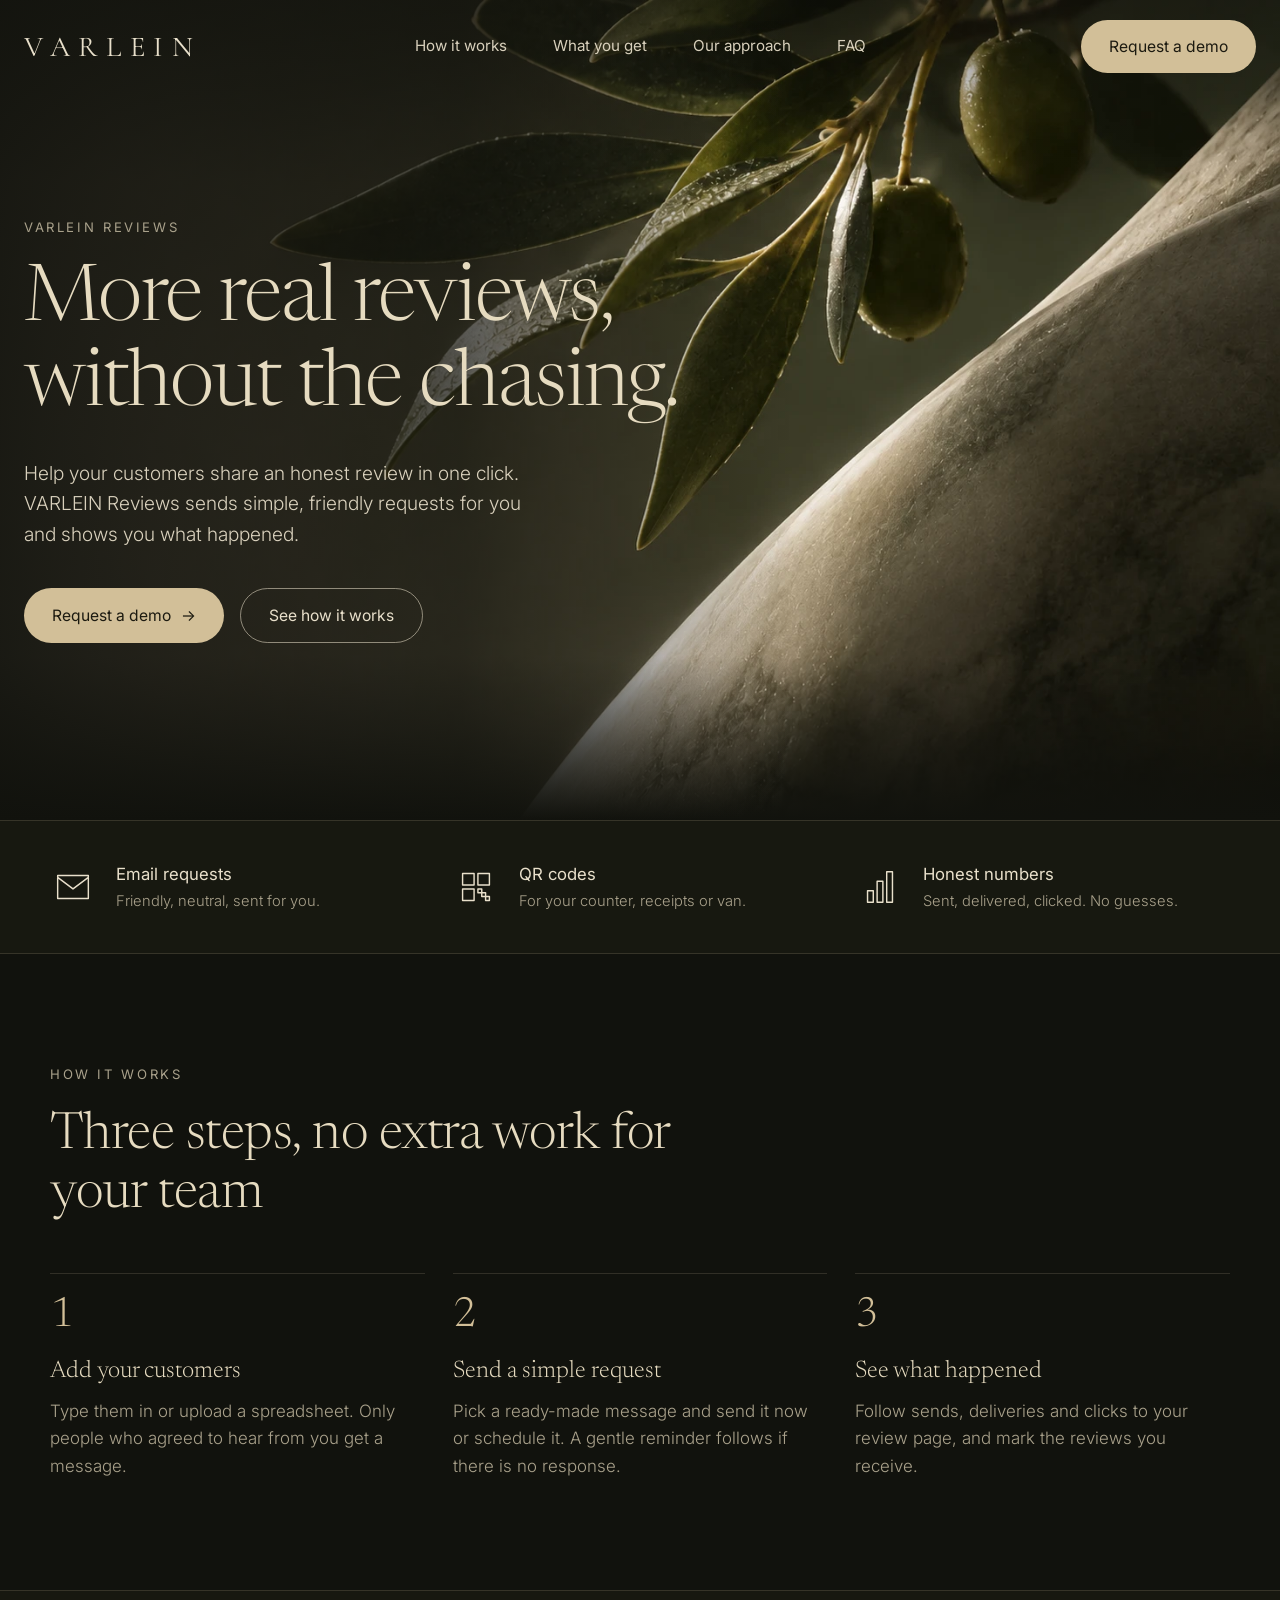
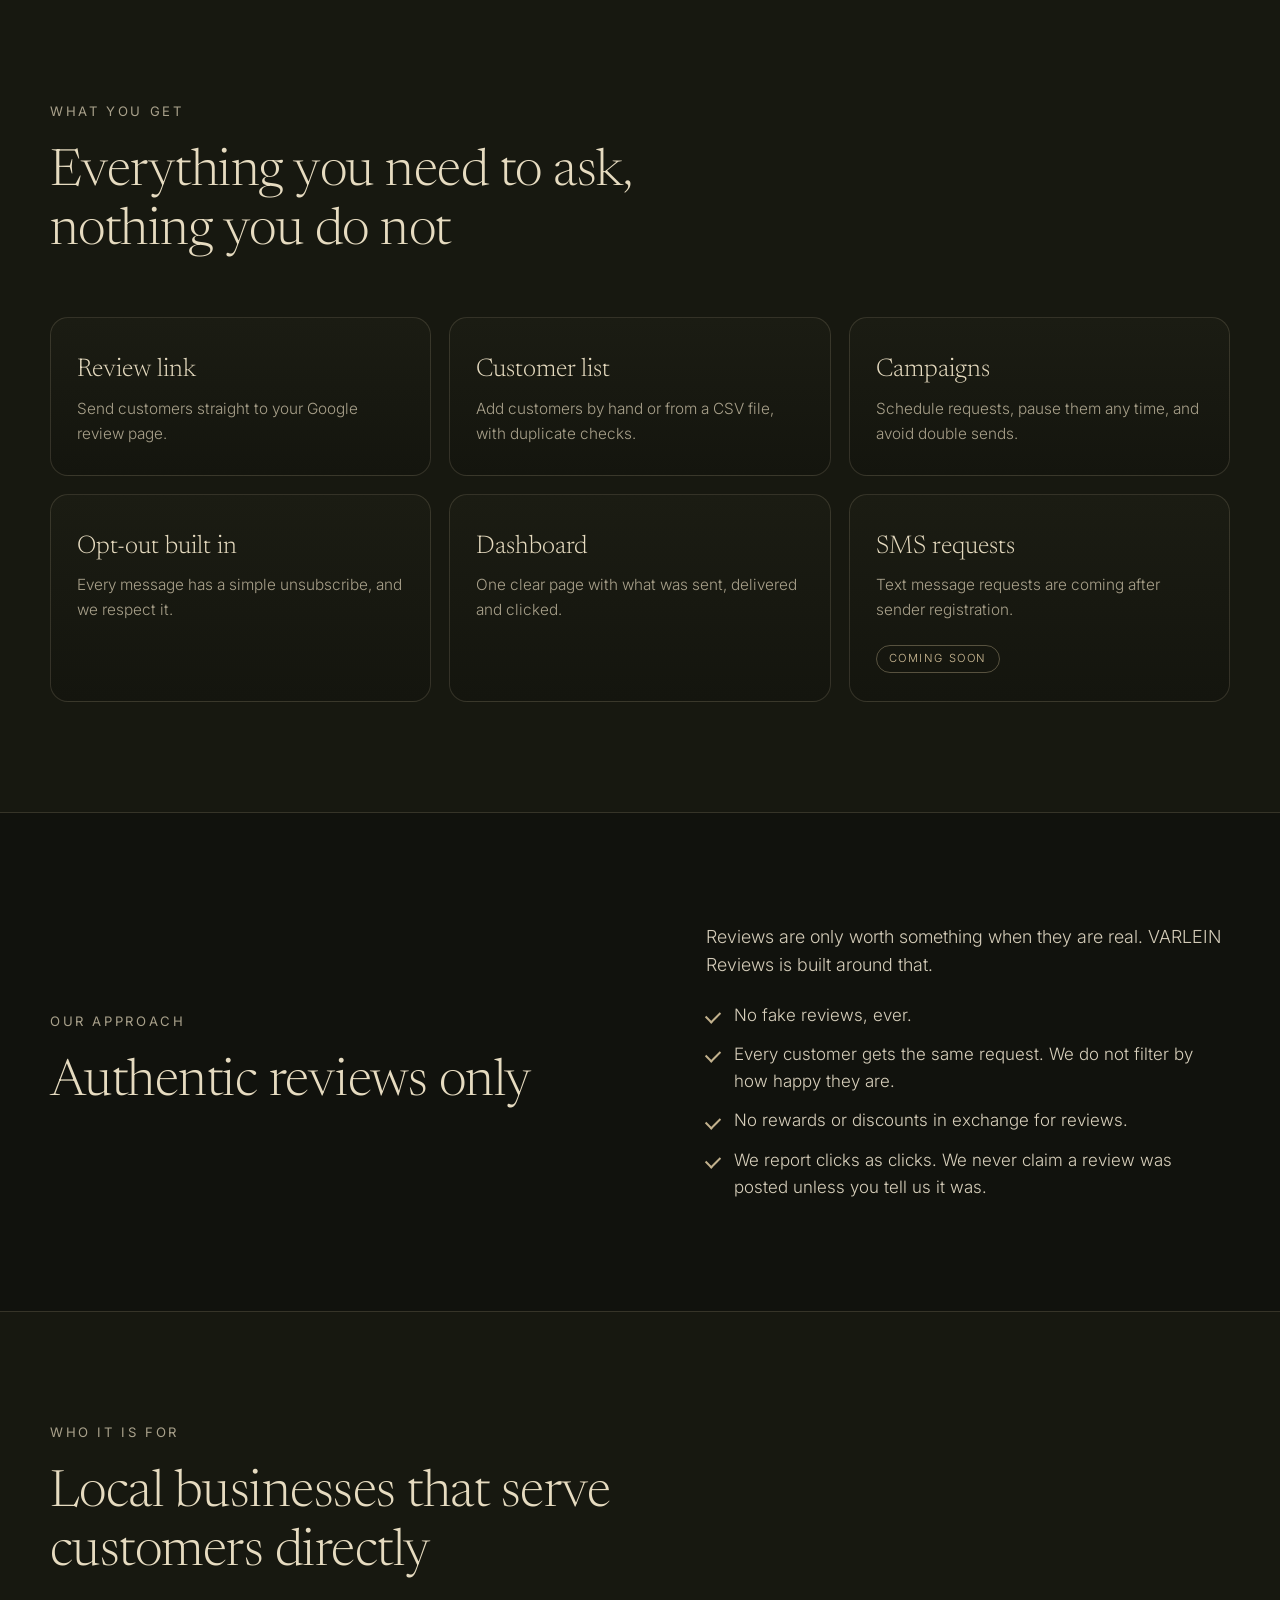
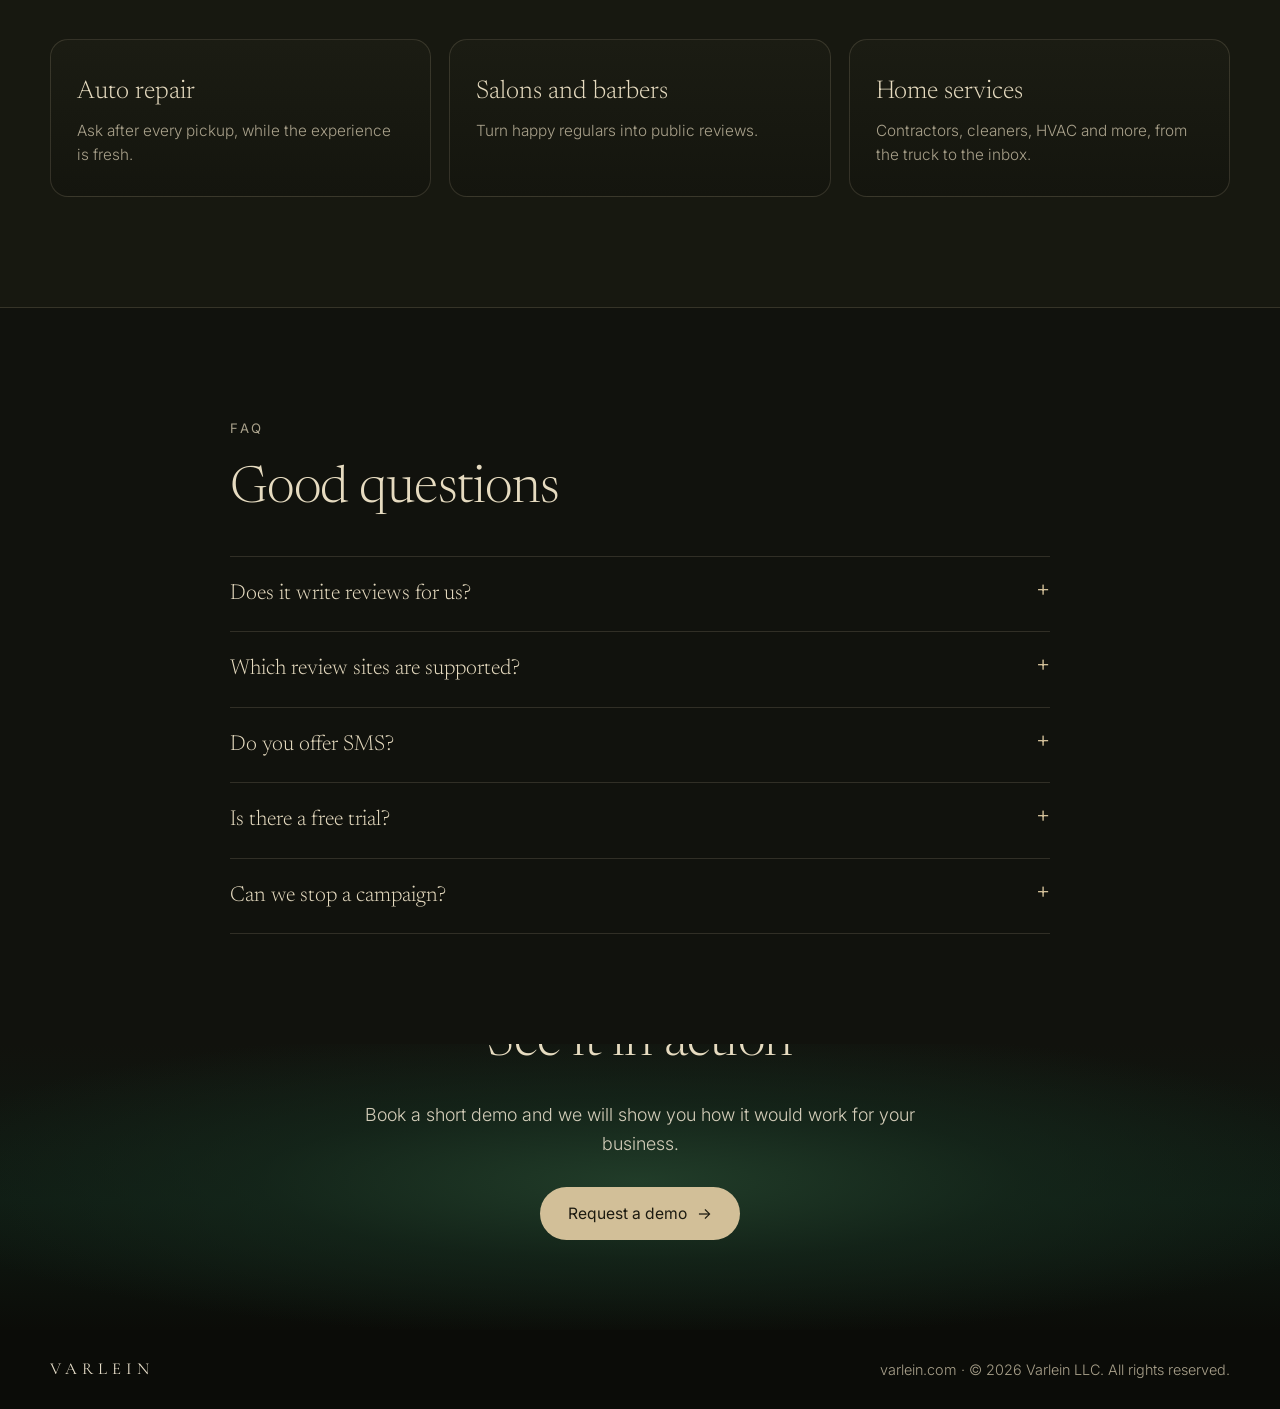
==== reviews/index.html @ 142556c1 "Add VARLEIN Reviews marketing page at /reviews Co-Authored-By: Claude Sonnet 5.5 <noreply@anthropic." ====
<!doctype html>
<html lang="en">
<head>
<meta charset="utf-8">
<meta name="viewport" content="width=device-width, initial-scale=1">
<title>VARLEIN Reviews | varlein.com/reviews</title>
<meta name="description" content="VARLEIN Reviews helps local businesses collect authentic customer reviews through simple, automated email requests.">
<link rel="canonical" href="https://varlein.com/reviews/">
<meta property="og:site_name" content="varlein.com">
<meta property="og:title" content="VARLEIN Reviews">
<meta property="og:description" content="Authentic customer reviews, requested automatically.">
<meta property="og:url" content="https://varlein.com/reviews/">
<link rel="preconnect" href="https://fonts.googleapis.com">
<link rel="preconnect" href="https://fonts.gstatic.com" crossorigin>
<link href="https://fonts.googleapis.com/css2?family=Cormorant+Garamond:wght@400;500;600&family=Inter:wght@300;400;500&family=Newsreader:opsz,wght@6..72,300;6..72,400&display=swap" rel="stylesheet">
<link rel="icon" href="data:image/svg+xml,<svg xmlns='http://www.w3.org/2000/svg' viewBox='0 0 64 64'><rect width='64' height='64' fill='%2312130e'/><path d='M14 16l18 32 18-32' fill='none' stroke='%23d8c9a6' stroke-width='5'/></svg>">
<link rel="stylesheet" href="../styles.css">
</head>
<body>

<header class="nav" id="nav">
  <a class="wordmark" href="../">VARLEIN</a>
  <nav class="links" aria-label="Main">
    <a href="#how">How it works</a>
    <a href="#features">What you get</a>
    <a href="#honest">Our approach</a>
    <a href="#faq">FAQ</a>
  </nav>
  <a class="pill sand" href="mailto:contact@varlein.com?subject=VARLEIN%20Reviews%20demo%20request">Request a demo</a>
</header>

<main id="top">

  <section class="hero">
    <div class="hero-copy">
      <p class="eyebrow">VARLEIN Reviews</p>
      <h1>More real reviews,<br>without the chasing.</h1>
      <p class="lead">Help your customers share an honest review in one click. VARLEIN Reviews sends simple, friendly requests for you and shows you what happened.</p>
      <div class="actions">
        <a class="pill sand" href="mailto:contact@varlein.com?subject=VARLEIN%20Reviews%20demo%20request">Request a demo <span aria-hidden="true">→</span></a>
        <a class="pill ghost" href="#how">See how it works</a>
      </div>
    </div>
  </section>

  <section class="strip">
    <div class="strip-inner">
      <div class="feat">
        <svg viewBox="0 0 48 48" aria-hidden="true"><path d="M8 12h32v24H8z M8 14l16 12 16-12"/></svg>
        <div><h3>Email requests</h3><p>Friendly, neutral, sent for you.</p></div>
      </div>
      <div class="feat">
        <svg viewBox="0 0 48 48" aria-hidden="true"><path d="M10 10h12v12H10z M26 10h12v12H26z M10 26h12v12H10z M30 30h4v4h-4z M26 26h4v4h-4z M34 34h4v4h-4z"/></svg>
        <div><h3>QR codes</h3><p>For your counter, receipts or van.</p></div>
      </div>
      <div class="feat">
        <svg viewBox="0 0 48 48" aria-hidden="true"><path d="M11 40V28h6v12z M21 40V18h6v22z M31 40V8h6v32z"/></svg>
        <div><h3>Honest numbers</h3><p>Sent, delivered, clicked. No guesses.</p></div>
      </div>
    </div>
  </section>

  <section id="how" class="section">
    <div class="wrap">
      <p class="eyebrow">How it works</p>
      <h2>Three steps, no extra work for your team</h2>
      <div class="steps">
        <article class="step">
          <span class="step-num">1</span>
          <h3>Add your customers</h3>
          <p>Type them in or upload a spreadsheet. Only people who agreed to hear from you get a message.</p>
        </article>
        <article class="step">
          <span class="step-num">2</span>
          <h3>Send a simple request</h3>
          <p>Pick a ready-made message and send it now or schedule it. A gentle reminder follows if there is no response.</p>
        </article>
        <article class="step">
          <span class="step-num">3</span>
          <h3>See what happened</h3>
          <p>Follow sends, deliveries and clicks to your review page, and mark the reviews you receive.</p>
        </article>
      </div>
    </div>
  </section>

  <section id="features" class="section alt">
    <div class="wrap">
      <p class="eyebrow">What you get</p>
      <h2>Everything you need to ask, nothing you do not</h2>
      <div class="cards cols-3">
        <article class="card"><h3>Review link</h3><p>Send customers straight to your Google review page.</p></article>
        <article class="card"><h3>Customer list</h3><p>Add customers by hand or from a CSV file, with duplicate checks.</p></article>
        <article class="card"><h3>Campaigns</h3><p>Schedule requests, pause them any time, and avoid double sends.</p></article>
        <article class="card"><h3>Opt-out built in</h3><p>Every message has a simple unsubscribe, and we respect it.</p></article>
        <article class="card"><h3>Dashboard</h3><p>One clear page with what was sent, delivered and clicked.</p></article>
        <article class="card"><h3>SMS requests</h3><p>Text message requests are coming after sender registration.</p><span class="soon">Coming soon</span></article>
      </div>
    </div>
  </section>

  <section id="honest" class="section">
    <div class="wrap split">
      <div>
        <p class="eyebrow">Our approach</p>
        <h2>Authentic reviews only</h2>
      </div>
      <div>
        <p class="body">Reviews are only worth something when they are real. VARLEIN Reviews is built around that.</p>
        <ul class="checks">
          <li>No fake reviews, ever.</li>
          <li>Every customer gets the same request. We do not filter by how happy they are.</li>
          <li>No rewards or discounts in exchange for reviews.</li>
          <li>We report clicks as clicks. We never claim a review was posted unless you tell us it was.</li>
        </ul>
      </div>
    </div>
  </section>

  <section class="section alt">
    <div class="wrap">
      <p class="eyebrow">Who it is for</p>
      <h2>Local businesses that serve customers directly</h2>
      <div class="cards cols-3">
        <article class="card"><h3>Auto repair</h3><p>Ask after every pickup, while the experience is fresh.</p></article>
        <article class="card"><h3>Salons and barbers</h3><p>Turn happy regulars into public reviews.</p></article>
        <article class="card"><h3>Home services</h3><p>Contractors, cleaners, HVAC and more, from the truck to the inbox.</p></article>
      </div>
    </div>
  </section>

  <section id="faq" class="section">
    <div class="wrap faq-wrap">
      <p class="eyebrow">FAQ</p>
      <h2>Good questions</h2>
      <div class="faq">
        <details>
          <summary>Does it write reviews for us?</summary>
          <p>No. Customers write their own reviews, in their own words, on your public review page.</p>
        </details>
        <details>
          <summary>Which review sites are supported?</summary>
          <p>We start with Google reviews through your review link and QR code. More sites may follow.</p>
        </details>
        <details>
          <summary>Do you offer SMS?</summary>
          <p>Email comes first. Text messages follow once sender registration is approved for your business, which takes some time.</p>
        </details>
        <details>
          <summary>Is there a free trial?</summary>
          <p>We start with a short demo and a paid pilot for early customers. Request a demo and we will walk you through it.</p>
        </details>
        <details>
          <summary>Can we stop a campaign?</summary>
          <p>Yes. You can pause or stop a campaign at any time, and customers can unsubscribe with one click.</p>
        </details>
      </div>
    </div>
  </section>

  <section class="closing">
    <div class="closing-copy cta-block">
      <h2>See it in action</h2>
      <p class="body">Book a short demo and we will show you how it would work for your business.</p>
      <a class="pill sand" href="mailto:contact@varlein.com?subject=VARLEIN%20Reviews%20demo%20request">Request a demo <span aria-hidden="true">→</span></a>
    </div>
  </section>
</main>

<footer>
  <span class="wordmark small">VARLEIN</span>
  <span>varlein.com &middot; &copy; <span id="year">2026</span> Varlein LLC. All rights reserved.</span>
</footer>

<script>
  document.getElementById('year').textContent = new Date().getFullYear();
  var nav = document.getElementById('nav');
  function onScroll(){ nav.classList.toggle('solid', window.scrollY > 40); }
  window.addEventListener('scroll', onScroll, {passive:true}); onScroll();
</script>
</body>
</html>
---- styles.css ----
:root{
  --bg:#11120d;
  --bg-2:#171810;
  --panel:#1b1c13;
  --line:rgba(216,201,166,.16);
  --text:#e9e0cb;
  --muted:#a9a18b;
  --sand:#d2bf98;
  --sand-ink:#1c1a10;
  --serif:"Newsreader",Georgia,serif;
  --logo:"Cormorant Garamond",Georgia,serif;
  --sans:"Inter",system-ui,-apple-system,"Segoe UI",sans-serif;
}
*{box-sizing:border-box;margin:0;padding:0}
html{scroll-behavior:smooth}
body{background:var(--bg);color:var(--text);font-family:var(--sans);font-weight:300;font-size:17px;line-height:1.6;-webkit-font-smoothing:antialiased}
a{color:inherit;text-decoration:none}
.wrap{width:min(1180px,100% - 48px);margin-inline:auto}

/* NAV */
.nav{
  position:fixed;top:0;left:0;right:0;z-index:30;
  display:grid;grid-template-columns:1fr auto 1fr;align-items:center;
  padding:20px max(24px,calc((100vw - 1400px)/2));
  transition:background .3s,backdrop-filter .3s,border-color .3s;
  border-bottom:1px solid transparent;
}
.nav.solid{background:rgba(17,18,13,.82);backdrop-filter:blur(14px);border-color:var(--line)}
.wordmark{font-family:var(--logo);font-size:1.8rem;letter-spacing:.3em;font-weight:400;color:var(--text)}
.wordmark.small{font-size:1.05rem}
.links{display:flex;gap:46px}
.links a{font-size:.95rem;font-weight:400;opacity:.92;transition:opacity .2s}
.links a:hover{opacity:.6}

.pill{
  display:inline-flex;align-items:center;gap:10px;justify-self:end;
  padding:14px 28px;border-radius:999px;font-size:.98rem;font-weight:400;
  transition:transform .2s,background .2s,box-shadow .2s;
}
.pill.sand{background:var(--sand);color:var(--sand-ink)}
.pill.sand:hover{transform:translateY(-2px);box-shadow:0 10px 30px rgba(210,191,152,.2)}
.pill.ghost{border:1px solid rgba(233,224,203,.55);color:var(--text)}
.pill.ghost:hover{background:rgba(233,224,203,.08)}

/* HERO */
.hero{
  position:relative;min-height:min(100vh,820px);display:flex;align-items:center;
  padding:130px max(24px,calc((100vw - 1250px)/2)) 90px;
  background:
    linear-gradient(90deg,rgba(17,18,13,.94) 0%,rgba(17,18,13,.7) 36%,rgba(17,18,13,0) 62%),
    linear-gradient(180deg,rgba(17,18,13,.5) 0%,rgba(17,18,13,0) 22%,rgba(17,18,13,0) 80%,var(--bg) 100%),
    url("images/olive.webp") right center/cover no-repeat;
}
.hero-copy{max-width:760px}
.eyebrow{font-size:.82rem;letter-spacing:.2em;text-transform:uppercase;color:var(--muted);margin-bottom:22px;font-weight:400}
h1{font-family:var(--serif);font-weight:300;font-size:clamp(2.7rem,6.2vw,4.9rem);line-height:1.08;letter-spacing:-.015em;color:#e6dbc0}
.lead{margin:28px 0 38px;font-size:1.2rem;max-width:520px;color:var(--text);opacity:.92}
.actions{display:flex;gap:16px;flex-wrap:wrap}
.actions .pill{justify-self:auto}

/* STRIP */
.strip{background:var(--bg-2);border-top:1px solid var(--line);border-bottom:1px solid var(--line)}
.strip-inner{width:min(1180px,100% - 48px);margin-inline:auto;display:grid;grid-template-columns:repeat(3,1fr);gap:30px;padding:40px 0}
.feat{display:flex;gap:20px;align-items:center}
.feat svg,.card svg{fill:none;stroke:var(--text);stroke-width:1.5;stroke-linejoin:round;stroke-linecap:round;flex:none}
.feat svg{width:46px;height:46px}
.feat h3{font-weight:400;font-size:1.05rem;margin-bottom:2px}
.feat p{font-size:.92rem;color:var(--muted)}

/* SECTIONS */
.section{padding:110px 0}
.section.alt{background:var(--bg-2);border-top:1px solid var(--line);border-bottom:1px solid var(--line)}
h2{font-family:var(--serif);font-weight:300;font-size:clamp(2rem,4.2vw,3.2rem);line-height:1.15;letter-spacing:-.01em;color:#e6dbc0;max-width:680px}
.sub{margin-top:20px;max-width:560px;color:var(--muted);font-size:1.08rem}
.body{font-size:1.12rem;color:var(--text);opacity:.9;max-width:560px}

.cards{display:grid;grid-template-columns:repeat(4,1fr);gap:18px;margin-top:56px}
.card{
  background:linear-gradient(180deg,var(--panel),#14150e);
  border:1px solid var(--line);border-radius:18px;padding:32px 26px 28px;
  transition:transform .3s,border-color .3s;
}
.card:hover{transform:translateY(-4px);border-color:rgba(210,191,152,.45)}
.card svg{width:40px;height:40px;margin-bottom:26px}
.card h3{font-family:var(--serif);font-weight:300;font-size:1.6rem;margin-bottom:6px;color:#e6dbc0}
.card p{color:var(--muted);font-size:.96rem}
.soon{
  display:inline-block;margin-top:22px;font-size:.7rem;letter-spacing:.14em;text-transform:uppercase;
  color:var(--sand);border:1px solid rgba(210,191,152,.35);border-radius:999px;padding:4px 12px;
}

.split{display:grid;grid-template-columns:1.1fr 1fr;gap:80px;align-items:center}
.center{text-align:center}
.center h2,.center .body{margin-inline:auto}
.center .body{margin-top:24px}

/* REVIEWS PAGE */
.cards.cols-3{grid-template-columns:repeat(3,1fr)}
.steps{display:grid;grid-template-columns:repeat(3,1fr);gap:28px;margin-top:48px}
.step{border-top:1px solid var(--line);padding-top:22px}
.step-num{font-family:var(--serif);font-weight:300;font-size:2.6rem;line-height:1;color:var(--sand)}
.step h3{font-family:var(--serif);font-weight:300;font-size:1.5rem;margin:14px 0 8px;color:#e6dbc0}
.step p{color:var(--muted)}
.checks{list-style:none;margin-top:22px;display:grid;gap:12px}
.checks li{position:relative;padding-left:28px;color:var(--text);opacity:.92}
.checks li::before{content:"";position:absolute;left:0;top:.55em;width:12px;height:7px;border-left:2px solid var(--sand);border-bottom:2px solid var(--sand);transform:rotate(-45deg)}
.faq-wrap{max-width:820px}
.faq{margin-top:36px;border-top:1px solid var(--line)}
.faq details{border-bottom:1px solid var(--line);padding:20px 0}
.faq summary{cursor:pointer;list-style:none;display:flex;justify-content:space-between;gap:20px;font-family:var(--serif);font-weight:300;font-size:1.35rem;color:#e6dbc0}
.faq summary::-webkit-details-marker{display:none}
.faq summary::after{content:"+";color:var(--sand);font-family:var(--sans);font-size:1.4rem;line-height:1}
.faq details[open] summary::after{content:"\2212"}
.faq p{margin-top:12px;color:var(--muted);max-width:640px}
.cta-block{padding:80px 24px;gap:18px}
.cta-block h2{margin-inline:auto}

/* CLOSING */
.closing{position:relative;isolation:isolate;
  background:
    radial-gradient(60% 55% at 50% 48%,rgba(34,62,42,.95) 0%,rgba(22,42,29,.65) 50%,rgba(22,42,29,0) 100%),
    linear-gradient(180deg,var(--bg) 0%,#0f1b13 55%,#0b0c08 100%);text-align:center;padding:0 0 90px;overflow:hidden}
.logo-img{display:block;width:min(1500px,100%);height:auto;margin:0 auto;
  filter:grayscale(1) sepia(.28);mix-blend-mode:lighten;
  -webkit-mask-image:linear-gradient(90deg,transparent,#000 12%,#000 88%,transparent);
          mask-image:linear-gradient(90deg,transparent,#000 12%,#000 88%,transparent)}
.closing-copy{margin-top:-30px;display:flex;flex-direction:column;align-items:center;gap:28px;padding:0 24px}
.closing .body{margin-inline:auto}
.closing .pill{justify-self:auto}

footer{
  display:flex;justify-content:space-between;align-items:center;gap:20px;flex-wrap:wrap;
  background:#0b0c08;color:var(--muted);padding:26px max(24px,calc((100vw - 1180px)/2));font-size:.9rem;
}
footer .wordmark{color:var(--text)}

/* RESPONSIVE */
@media (max-width:1000px){
  .links{display:none}
  .nav{grid-template-columns:1fr auto}
  .cards,.cards.cols-3{grid-template-columns:repeat(2,1fr)}
  .steps{grid-template-columns:1fr}
  .split{grid-template-columns:1fr;gap:28px}
  .strip-inner{grid-template-columns:1fr;gap:22px}
  .hero{background:
    linear-gradient(180deg,rgba(17,18,13,.55) 0%,rgba(17,18,13,.78) 55%,var(--bg) 100%),
    url("images/olive.webp") 70% center/cover no-repeat}
}
@media (max-width:560px){
  body{font-size:16px}
  .wordmark{font-size:1.35rem}
  .pill{padding:12px 20px;font-size:.9rem}
  .cards,.cards.cols-3{grid-template-columns:1fr}
  .section{padding:80px 0}
  .actions .pill{width:100%;justify-content:center}
}
@media (prefers-reduced-motion:reduce){*{transition:none!important;scroll-behavior:auto!important}}
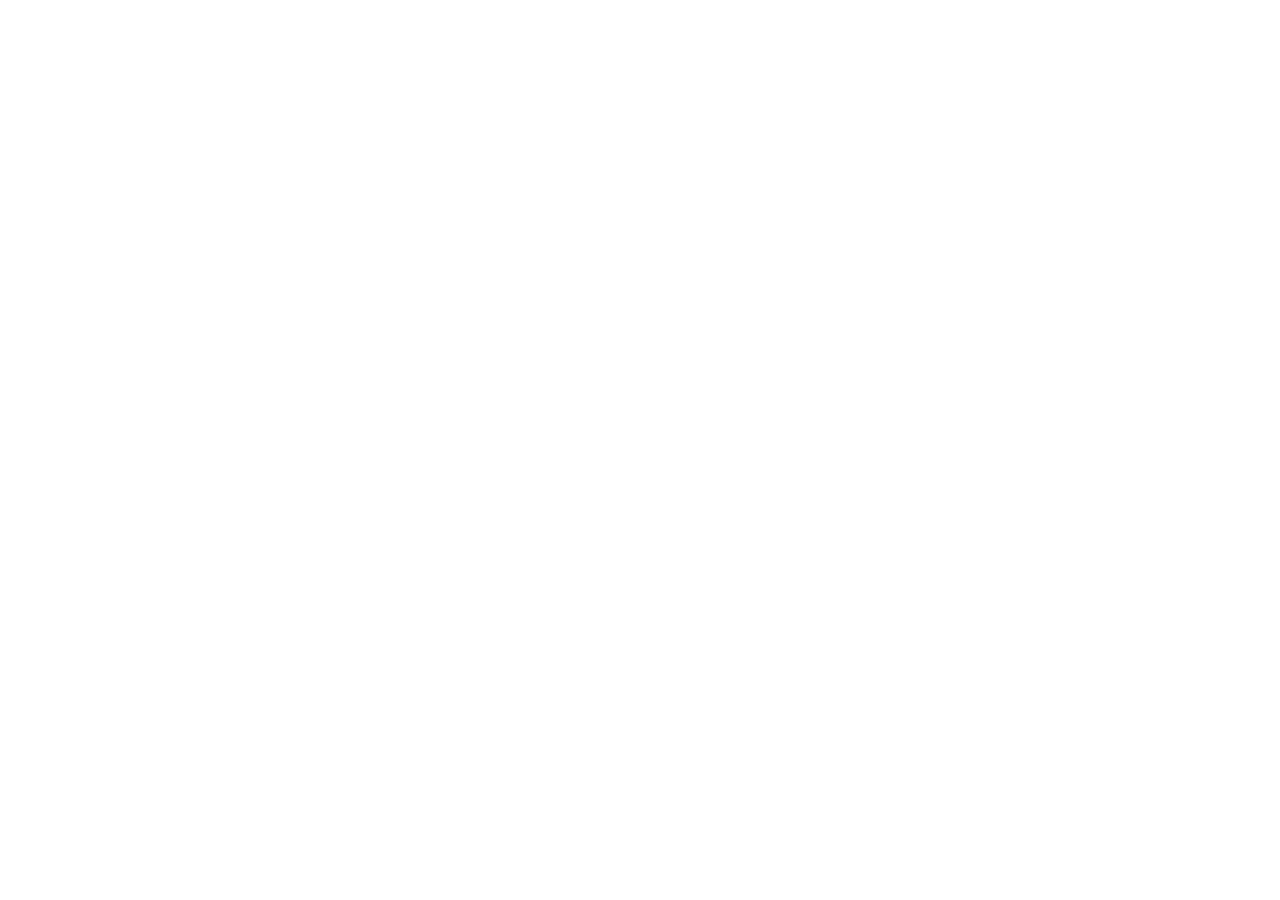
==== commit fb003750: "Redesign Varlein home page as a company page; /reviews now redirects to uplein.com Co-Authored-By: C" ====
--- a/reviews/index.html
+++ b/reviews/index.html
@@ -3,180 +3,14 @@
 <head>
 <meta charset="utf-8">
 <meta name="viewport" content="width=device-width, initial-scale=1">
-<title>VARLEIN Reviews | varlein.com/reviews</title>
-<meta name="description" content="VARLEIN Reviews helps local businesses collect authentic customer reviews through simple, automated email requests.">
-<link rel="canonical" href="https://varlein.com/reviews/">
-<meta property="og:site_name" content="varlein.com">
-<meta property="og:title" content="VARLEIN Reviews">
-<meta property="og:description" content="Authentic customer reviews, requested automatically.">
-<meta property="og:url" content="https://varlein.com/reviews/">
-<link rel="preconnect" href="https://fonts.googleapis.com">
-<link rel="preconnect" href="https://fonts.gstatic.com" crossorigin>
-<link href="https://fonts.googleapis.com/css2?family=Cormorant+Garamond:wght@400;500;600&family=Inter:wght@300;400;500&family=Newsreader:opsz,wght@6..72,300;6..72,400&display=swap" rel="stylesheet">
-<link rel="icon" href="data:image/svg+xml,<svg xmlns='http://www.w3.org/2000/svg' viewBox='0 0 64 64'><rect width='64' height='64' fill='%2312130e'/><path d='M14 16l18 32 18-32' fill='none' stroke='%23d8c9a6' stroke-width='5'/></svg>">
-<link rel="stylesheet" href="../styles.css">
+<title>Uplein | Moved to uplein.com</title>
+<meta name="robots" content="noindex">
+<link rel="canonical" href="https://uplein.com/">
+<meta http-equiv="refresh" content="0; url=https://uplein.com/">
+<style>body{margin:0;min-height:100vh;display:grid;place-items:center;font-family:system-ui,sans-serif;color:#111827;background:#F7F7F5;text-align:center;padding:24px}a{color:#4F46E5;font-weight:600}</style>
 </head>
 <body>
-
-<header class="nav" id="nav">
-  <a class="wordmark" href="../">VARLEIN</a>
-  <nav class="links" aria-label="Main">
-    <a href="#how">How it works</a>
-    <a href="#features">What you get</a>
-    <a href="#honest">Our approach</a>
-    <a href="#faq">FAQ</a>
-  </nav>
-  <a class="pill sand" href="mailto:contact@varlein.com?subject=VARLEIN%20Reviews%20demo%20request">Request a demo</a>
-</header>
-
-<main id="top">
-
-  <section class="hero">
-    <div class="hero-copy">
-      <p class="eyebrow">VARLEIN Reviews</p>
-      <h1>More real reviews,<br>without the chasing.</h1>
-      <p class="lead">Help your customers share an honest review in one click. VARLEIN Reviews sends simple, friendly requests for you and shows you what happened.</p>
-      <div class="actions">
-        <a class="pill sand" href="mailto:contact@varlein.com?subject=VARLEIN%20Reviews%20demo%20request">Request a demo <span aria-hidden="true">→</span></a>
-        <a class="pill ghost" href="#how">See how it works</a>
-      </div>
-    </div>
-  </section>
-
-  <section class="strip">
-    <div class="strip-inner">
-      <div class="feat">
-        <svg viewBox="0 0 48 48" aria-hidden="true"><path d="M8 12h32v24H8z M8 14l16 12 16-12"/></svg>
-        <div><h3>Email requests</h3><p>Friendly, neutral, sent for you.</p></div>
-      </div>
-      <div class="feat">
-        <svg viewBox="0 0 48 48" aria-hidden="true"><path d="M10 10h12v12H10z M26 10h12v12H26z M10 26h12v12H10z M30 30h4v4h-4z M26 26h4v4h-4z M34 34h4v4h-4z"/></svg>
-        <div><h3>QR codes</h3><p>For your counter, receipts or van.</p></div>
-      </div>
-      <div class="feat">
-        <svg viewBox="0 0 48 48" aria-hidden="true"><path d="M11 40V28h6v12z M21 40V18h6v22z M31 40V8h6v32z"/></svg>
-        <div><h3>Honest numbers</h3><p>Sent, delivered, clicked. No guesses.</p></div>
-      </div>
-    </div>
-  </section>
-
-  <section id="how" class="section">
-    <div class="wrap">
-      <p class="eyebrow">How it works</p>
-      <h2>Three steps, no extra work for your team</h2>
-      <div class="steps">
-        <article class="step">
-          <span class="step-num">1</span>
-          <h3>Add your customers</h3>
-          <p>Type them in or upload a spreadsheet. Only people who agreed to hear from you get a message.</p>
-        </article>
-        <article class="step">
-          <span class="step-num">2</span>
-          <h3>Send a simple request</h3>
-          <p>Pick a ready-made message and send it now or schedule it. A gentle reminder follows if there is no response.</p>
-        </article>
-        <article class="step">
-          <span class="step-num">3</span>
-          <h3>See what happened</h3>
-          <p>Follow sends, deliveries and clicks to your review page, and mark the reviews you receive.</p>
-        </article>
-      </div>
-    </div>
-  </section>
-
-  <section id="features" class="section alt">
-    <div class="wrap">
-      <p class="eyebrow">What you get</p>
-      <h2>Everything you need to ask, nothing you do not</h2>
-      <div class="cards cols-3">
-        <article class="card"><h3>Review link</h3><p>Send customers straight to your Google review page.</p></article>
-        <article class="card"><h3>Customer list</h3><p>Add customers by hand or from a CSV file, with duplicate checks.</p></article>
-        <article class="card"><h3>Campaigns</h3><p>Schedule requests, pause them any time, and avoid double sends.</p></article>
-        <article class="card"><h3>Opt-out built in</h3><p>Every message has a simple unsubscribe, and we respect it.</p></article>
-        <article class="card"><h3>Dashboard</h3><p>One clear page with what was sent, delivered and clicked.</p></article>
-        <article class="card"><h3>SMS requests</h3><p>Text message requests are coming after sender registration.</p><span class="soon">Coming soon</span></article>
-      </div>
-    </div>
-  </section>
-
-  <section id="honest" class="section">
-    <div class="wrap split">
-      <div>
-        <p class="eyebrow">Our approach</p>
-        <h2>Authentic reviews only</h2>
-      </div>
-      <div>
-        <p class="body">Reviews are only worth something when they are real. VARLEIN Reviews is built around that.</p>
-        <ul class="checks">
-          <li>No fake reviews, ever.</li>
-          <li>Every customer gets the same request. We do not filter by how happy they are.</li>
-          <li>No rewards or discounts in exchange for reviews.</li>
-          <li>We report clicks as clicks. We never claim a review was posted unless you tell us it was.</li>
-        </ul>
-      </div>
-    </div>
-  </section>
-
-  <section class="section alt">
-    <div class="wrap">
-      <p class="eyebrow">Who it is for</p>
-      <h2>Local businesses that serve customers directly</h2>
-      <div class="cards cols-3">
-        <article class="card"><h3>Auto repair</h3><p>Ask after every pickup, while the experience is fresh.</p></article>
-        <article class="card"><h3>Salons and barbers</h3><p>Turn happy regulars into public reviews.</p></article>
-        <article class="card"><h3>Home services</h3><p>Contractors, cleaners, HVAC and more, from the truck to the inbox.</p></article>
-      </div>
-    </div>
-  </section>
-
-  <section id="faq" class="section">
-    <div class="wrap faq-wrap">
-      <p class="eyebrow">FAQ</p>
-      <h2>Good questions</h2>
-      <div class="faq">
-        <details>
-          <summary>Does it write reviews for us?</summary>
-          <p>No. Customers write their own reviews, in their own words, on your public review page.</p>
-        </details>
-        <details>
-          <summary>Which review sites are supported?</summary>
-          <p>We start with Google reviews through your review link and QR code. More sites may follow.</p>
-        </details>
-        <details>
-          <summary>Do you offer SMS?</summary>
-          <p>Email comes first. Text messages follow once sender registration is approved for your business, which takes some time.</p>
-        </details>
-        <details>
-          <summary>Is there a free trial?</summary>
-          <p>We start with a short demo and a paid pilot for early customers. Request a demo and we will walk you through it.</p>
-        </details>
-        <details>
-          <summary>Can we stop a campaign?</summary>
-          <p>Yes. You can pause or stop a campaign at any time, and customers can unsubscribe with one click.</p>
-        </details>
-      </div>
-    </div>
-  </section>
-
-  <section class="closing">
-    <div class="closing-copy cta-block">
-      <h2>See it in action</h2>
-      <p class="body">Book a short demo and we will show you how it would work for your business.</p>
-      <a class="pill sand" href="mailto:contact@varlein.com?subject=VARLEIN%20Reviews%20demo%20request">Request a demo <span aria-hidden="true">→</span></a>
-    </div>
-  </section>
-</main>
-
-<footer>
-  <span class="wordmark small">VARLEIN</span>
-  <span>varlein.com &middot; &copy; <span id="year">2026</span> Varlein LLC. All rights reserved.</span>
-</footer>
-
-<script>
-  document.getElementById('year').textContent = new Date().getFullYear();
-  var nav = document.getElementById('nav');
-  function onScroll(){ nav.classList.toggle('solid', window.scrollY > 40); }
-  window.addEventListener('scroll', onScroll, {passive:true}); onScroll();
-</script>
+<p>This page has moved to <a href="https://uplein.com/">uplein.com</a>.</p>
+<script>window.location.replace('https://uplein.com/');</script>
 </body>
 </html>
